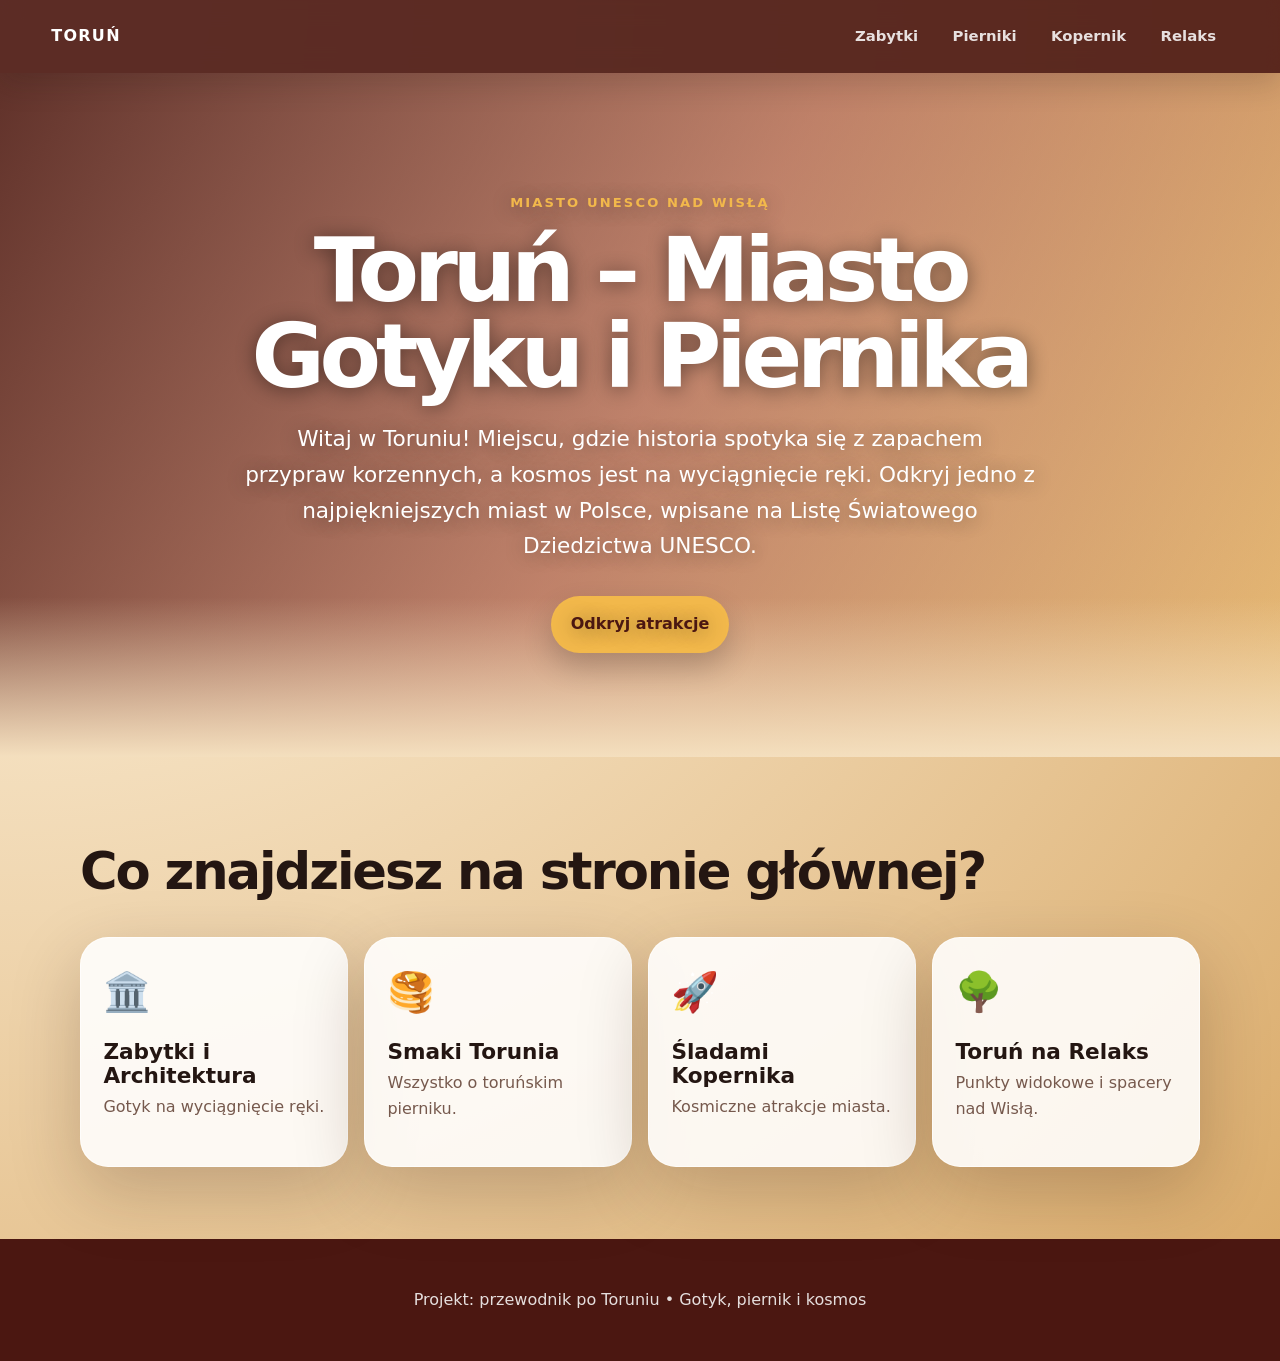
==== index.html @ aa286f04 "Add files via upload" ====
<!doctype html>
<html lang="pl">
<head>
  <meta charset="utf-8" />
  <meta name="viewport" content="width=device-width, initial-scale=1" />
  <title>Toruń – Miasto Gotyku i Piernika</title>
  <meta name="description" content="Krótki przewodnik po Toruniu: zabytki, pierniki, Kopernik, relaks i punkty widokowe." />
  <link rel="stylesheet" href="assets/style.css" />
</head>
<body>
  <header class="site-header">
    <a class="brand" href="index.html">Toruń</a>
    <nav aria-label="Główna nawigacja">
      <a href="pages/zabytki.html">Zabytki</a>
      <a href="pages/pierniki.html">Pierniki</a>
      <a href="pages/kopernik.html">Kopernik</a>
      <a href="pages/relaks.html">Relaks</a>
    </nav>
  </header>

  <main>
    <section class="hero">
      <div class="hero-overlay"></div>
      <div class="hero-content">
        <p class="eyebrow">Miasto UNESCO nad Wisłą</p>
        <h1>Toruń – Miasto Gotyku i Piernika</h1>
        <p>Witaj w Toruniu! Miejscu, gdzie historia spotyka się z zapachem przypraw korzennych, a kosmos jest na wyciągnięcie ręki. Odkryj jedno z najpiękniejszych miast w Polsce, wpisane na Listę Światowego Dziedzictwa UNESCO.</p>
        <a class="button" href="#odkryj">Odkryj atrakcje</a>
      </div>
    </section>

    <section id="odkryj" class="section intro">
      <h2>Co znajdziesz na stronie głównej?</h2>
      <div class="cards">
        <a class="card" href="pages/zabytki.html">
          <span>🏛️</span>
          <h3>Zabytki i Architektura</h3>
          <p>Gotyk na wyciągnięcie ręki.</p>
        </a>
        <a class="card" href="pages/pierniki.html">
          <span>🥞</span>
          <h3>Smaki Torunia</h3>
          <p>Wszystko o toruńskim pierniku.</p>
        </a>
        <a class="card" href="pages/kopernik.html">
          <span>🚀</span>
          <h3>Śladami Kopernika</h3>
          <p>Kosmiczne atrakcje miasta.</p>
        </a>
        <a class="card" href="pages/relaks.html">
          <span>🌳</span>
          <h3>Toruń na Relaks</h3>
          <p>Punkty widokowe i spacery nad Wisłą.</p>
        </a>
      </div>
    </section>
  </main>

  <footer>
    <p>Projekt: przewodnik po Toruniu • Gotyk, piernik i kosmos</p>
  </footer>
</body>
</html>
---- assets/style.css ----
:root {
  --brick: #8f2d1f;
  --brick-dark: #4b1711;
  --cream: #fff4df;
  --honey: #f2b84b;
  --ink: #241612;
  --muted: #76594d;
  --card: rgba(255, 255, 255, .88);
  --shadow: 0 24px 70px rgba(47, 18, 10, .22);
}

* { box-sizing: border-box; }
html { scroll-behavior: smooth; }
body {
  margin: 0;
  font-family: Inter, ui-sans-serif, system-ui, -apple-system, BlinkMacSystemFont, "Segoe UI", sans-serif;
  color: var(--ink);
  background: radial-gradient(circle at top left, #fff6e3, #f4dfbe 40%, #d8a764 100%);
  line-height: 1.65;
}

a { color: inherit; }
.site-header {
  position: sticky;
  top: 0;
  z-index: 10;
  display: flex;
  align-items: center;
  justify-content: space-between;
  gap: 1rem;
  padding: 1rem clamp(1rem, 4vw, 4rem);
  background: rgba(75, 23, 17, .9);
  color: white;
  backdrop-filter: blur(12px);
  box-shadow: 0 10px 30px rgba(36, 22, 18, .18);
}
.brand {
  font-weight: 900;
  letter-spacing: .08em;
  text-transform: uppercase;
  text-decoration: none;
}
nav { display: flex; flex-wrap: wrap; gap: .55rem; justify-content: flex-end; }
nav a {
  text-decoration: none;
  padding: .5rem .8rem;
  border-radius: 999px;
  color: rgba(255,255,255,.86);
  font-weight: 700;
  font-size: .93rem;
}
nav a:hover, nav a.active { background: rgba(255,255,255,.16); color: white; }

.hero {
  min-height: 76vh;
  position: relative;
  display: grid;
  place-items: center;
  padding: 6rem 1.2rem;
  overflow: hidden;
  background:
    linear-gradient(120deg, rgba(75, 23, 17, .88), rgba(143, 45, 31, .52), rgba(242, 184, 75, .3)),
    url('https://commons.wikimedia.org/wiki/Special:FilePath/Torun_panorama.jpg');
  background-size: cover;
  background-position: center;
}
.hero::after {
  content: "";
  position: absolute;
  inset: auto 0 0;
  height: 160px;
  background: linear-gradient(transparent, #f4dfbe);
}
.hero-content {
  position: relative;
  z-index: 1;
  max-width: 920px;
  color: white;
  text-align: center;
  text-shadow: 0 2px 20px rgba(0,0,0,.45);
}
.eyebrow {
  margin: 0 0 .8rem;
  color: var(--honey);
  text-transform: uppercase;
  letter-spacing: .16em;
  font-size: .82rem;
  font-weight: 900;
}
h1 {
  margin: 0;
  font-size: clamp(2.35rem, 7vw, 5.8rem);
  line-height: .96;
  letter-spacing: -.06em;
}
.hero p:not(.eyebrow) {
  max-width: 790px;
  margin: 1.4rem auto 0;
  font-size: clamp(1.05rem, 2vw, 1.35rem);
}
.button {
  display: inline-flex;
  margin-top: 2rem;
  padding: .95rem 1.25rem;
  border-radius: 999px;
  background: var(--honey);
  color: var(--brick-dark);
  text-decoration: none;
  font-weight: 900;
  box-shadow: 0 14px 30px rgba(0,0,0,.2);
}
.section {
  width: min(1120px, calc(100% - 2rem));
  margin: 0 auto;
  padding: 4.5rem 0;
}
.intro h2, .split h2 {
  margin: 0 0 1.5rem;
  font-size: clamp(2rem, 4vw, 3.2rem);
  letter-spacing: -.04em;
}
.cards {
  display: grid;
  grid-template-columns: repeat(4, minmax(0, 1fr));
  gap: 1rem;
}
.card {
  min-height: 230px;
  padding: 1.4rem;
  border-radius: 28px;
  background: var(--card);
  text-decoration: none;
  box-shadow: var(--shadow);
  border: 1px solid rgba(255,255,255,.65);
  transition: transform .2s ease, box-shadow .2s ease;
}
.card:hover { transform: translateY(-6px); box-shadow: 0 28px 80px rgba(47, 18, 10, .28); }
.card span { font-size: 2.4rem; }
.card h3 { margin: 1rem 0 .4rem; line-height: 1.1; font-size: 1.35rem; }
.card p { margin: 0; color: var(--muted); }

.subpage { min-height: 72vh; }
.page-hero {
  min-height: 360px;
  display: grid;
  align-content: end;
  padding: 5rem clamp(1rem, 7vw, 6rem) 3rem;
  color: white;
  background-size: cover;
  background-position: center;
  position: relative;
  isolation: isolate;
}
.page-hero::before {
  content: "";
  position: absolute;
  inset: 0;
  z-index: -1;
  background: linear-gradient(120deg, rgba(36,22,18,.86), rgba(143,45,31,.42));
}
.page-hero.monuments { background-image: linear-gradient(120deg, #4b1711, #b14c2d); }
.page-hero.gingerbread { background-image: linear-gradient(120deg, #5b2b13, #d68b31); }
.page-hero.space { background-image: radial-gradient(circle at top right, #f2b84b, #17324d 38%, #100d26); }
.page-hero.relax { background-image: linear-gradient(120deg, #173f2a, #75a85b); }
.page-hero h1 { max-width: 980px; }
.split {
  display: grid;
  grid-template-columns: 1.2fr .8fr;
  gap: 2rem;
  align-items: center;
}
.feature-list {
  list-style: none;
  padding: 0;
  margin: 1.5rem 0 0;
  display: grid;
  gap: 1rem;
}
.feature-list li {
  background: rgba(255,255,255,.72);
  border: 1px solid rgba(255,255,255,.8);
  border-radius: 22px;
  padding: 1rem 1.1rem;
  box-shadow: 0 12px 40px rgba(47,18,10,.12);
}
.lead {
  max-width: 850px;
  margin: 0 0 2rem;
  color: var(--muted);
  font-size: 1.08rem;
}
.place-grid {
  display: grid;
  grid-template-columns: repeat(3, minmax(0, 1fr));
  gap: 1.2rem;
}
.place-card {
  overflow: hidden;
  border-radius: 28px;
  background: rgba(255,255,255,.82);
  border: 1px solid rgba(255,255,255,.78);
  box-shadow: var(--shadow);
}
.place-card img,
.photo-placeholder {
  width: 100%;
  height: 230px;
  display: block;
  object-fit: cover;
  background: linear-gradient(135deg, #0b0b0b, #3b2a2a 55%, #090909);
}
.photo-placeholder {
  display: grid;
  place-items: center;
  color: white;
  font-size: 1.8rem;
  font-weight: 900;
  letter-spacing: -.03em;
  text-align: center;
  padding: 1rem;
}
.place-card div:not(.photo-placeholder) { padding: 1.2rem; }
.place-card h3 {
  margin: 0 0 .6rem;
  font-size: 1.35rem;
  line-height: 1.12;
}
.place-card p { margin: 0; color: var(--muted); }
.illustration {
  min-height: 320px;
  display: grid;
  place-items: center;
  border-radius: 36px;
  background: rgba(255,255,255,.64);
  box-shadow: var(--shadow);
  font-size: clamp(7rem, 16vw, 13rem);
}
footer {
  padding: 2rem 1rem;
  text-align: center;
  background: var(--brick-dark);
  color: rgba(255,255,255,.86);
}
footer a { color: white; font-weight: 800; }

@media (max-width: 860px) {
  .site-header { align-items: flex-start; flex-direction: column; }
  nav { justify-content: flex-start; }
  .cards, .split, .place-grid { grid-template-columns: 1fr; }
  .hero { min-height: 82vh; }
  .illustration { min-height: 220px; }
}
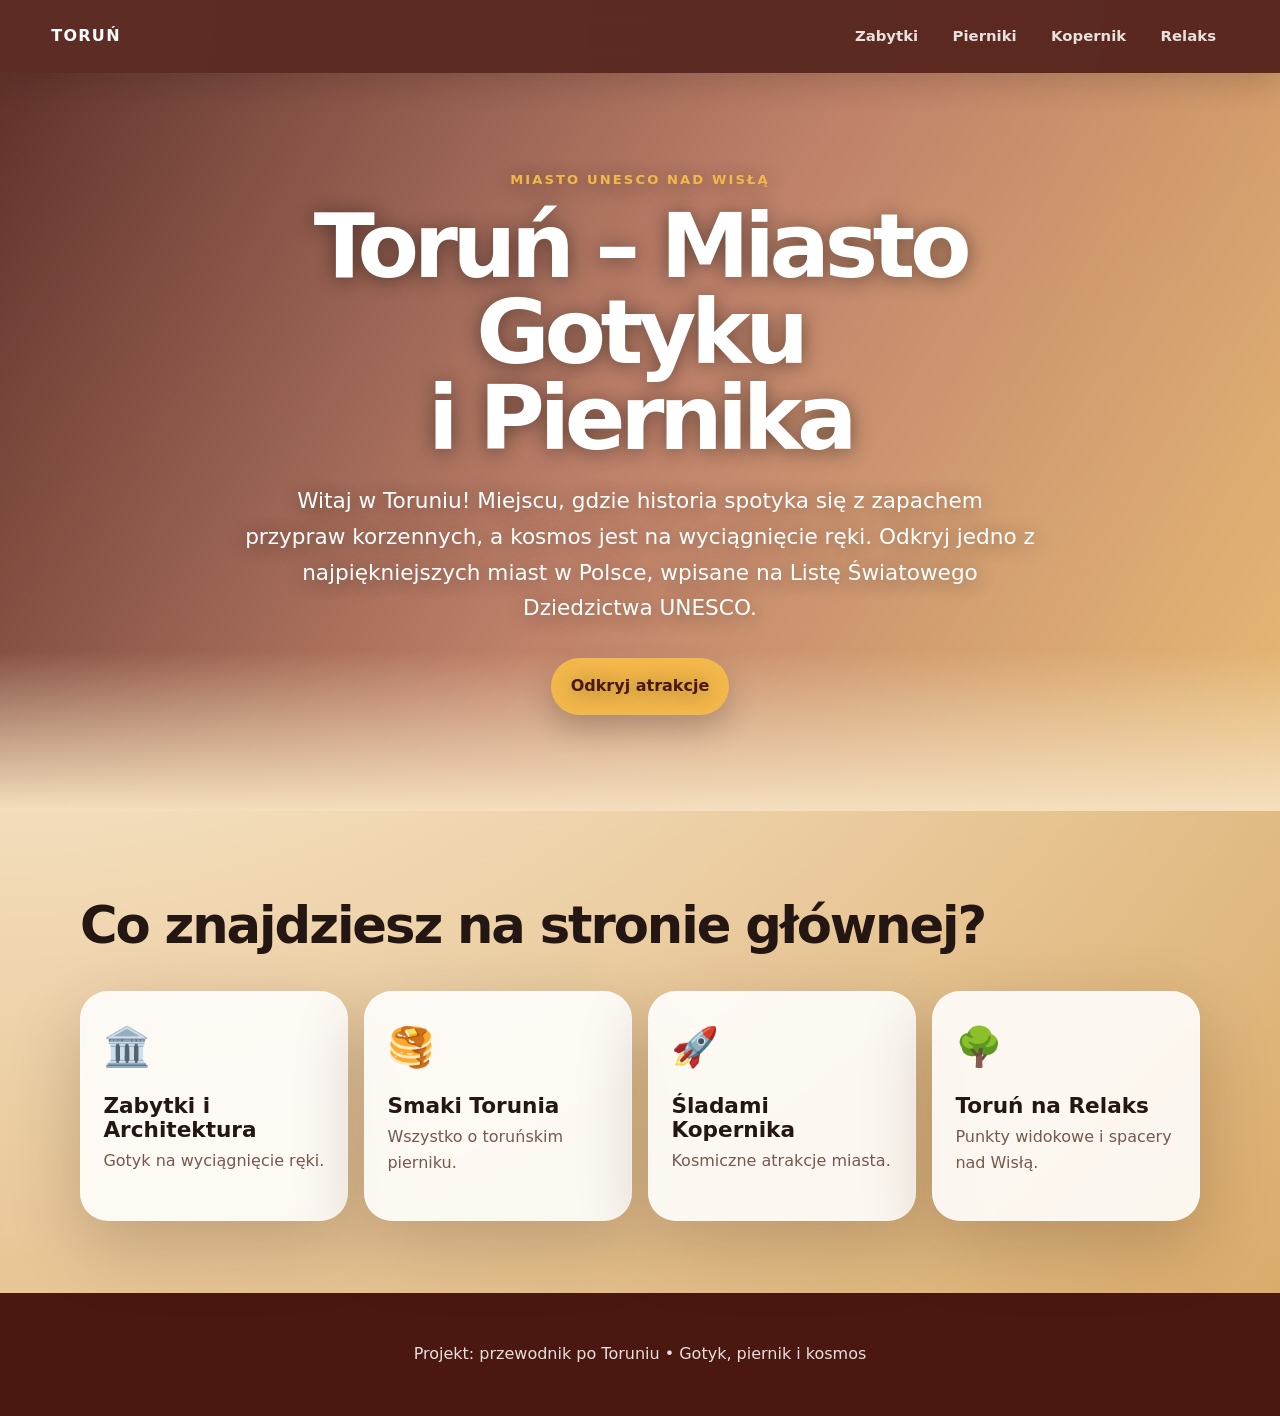
==== commit 844a1620: "Adjust hero title line break" ====
--- a/index.html
+++ b/index.html
@@ -23,7 +23,7 @@
       <div class="hero-overlay"></div>
       <div class="hero-content">
         <p class="eyebrow">Miasto UNESCO nad Wisłą</p>
-        <h1>Toruń – Miasto Gotyku i Piernika</h1>
+        <h1>Toruń – Miasto Gotyku<br>i Piernika</h1>
         <p>Witaj w Toruniu! Miejscu, gdzie historia spotyka się z zapachem przypraw korzennych, a kosmos jest na wyciągnięcie ręki. Odkryj jedno z najpiękniejszych miast w Polsce, wpisane na Listę Światowego Dziedzictwa UNESCO.</p>
         <a class="button" href="#odkryj">Odkryj atrakcje</a>
       </div>
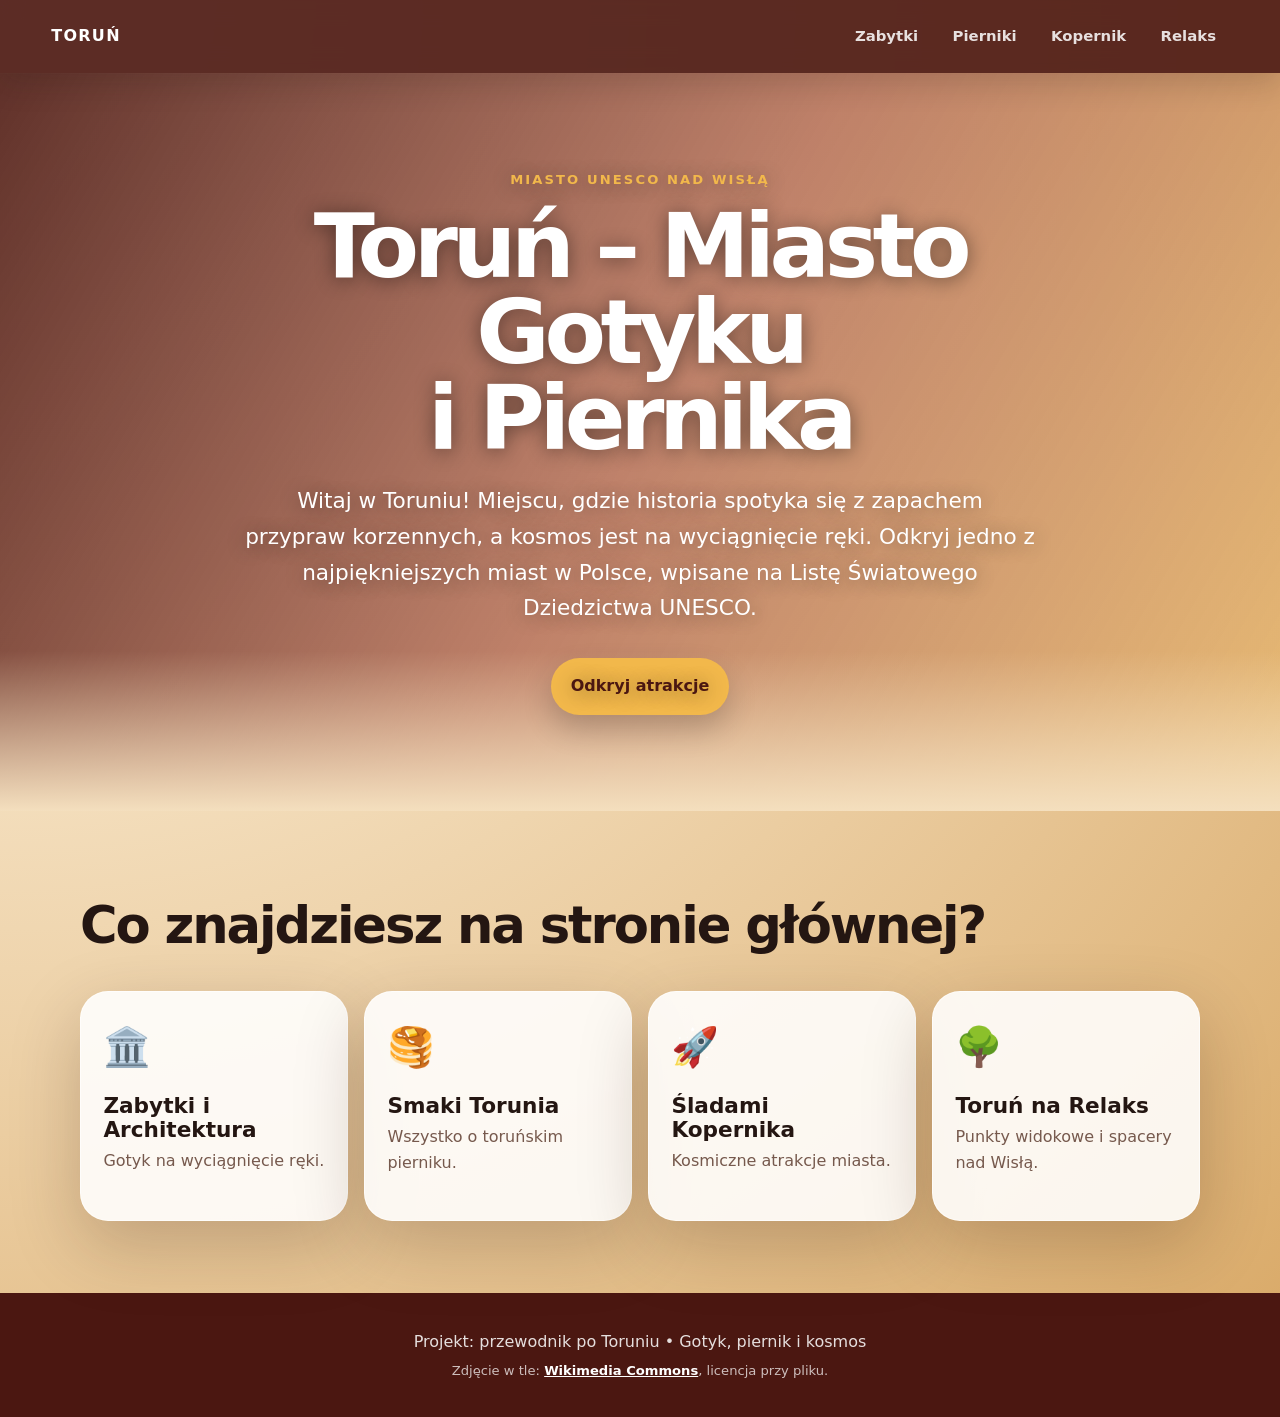
==== commit d65deb66: "Add Wikimedia image credits" ====
--- a/index.html
+++ b/index.html
@@ -58,6 +58,7 @@
 
   <footer>
     <p>Projekt: przewodnik po Toruniu • Gotyk, piernik i kosmos</p>
+    <p class="footer-credit">Zdjęcie w tle: <a href="https://commons.wikimedia.org/wiki/File:Torun_panorama.jpg">Wikimedia Commons</a>, licencja przy pliku.</p>
   </footer>
 </body>
 </html>
--- a/assets/style.css
+++ b/assets/style.css
@@ -209,6 +209,18 @@
   object-fit: cover;
   background: linear-gradient(135deg, #0b0b0b, #3b2a2a 55%, #090909);
 }
+.photo-credit {
+  margin: 0;
+  padding: .45rem .85rem;
+  background: rgba(255, 244, 223, .9);
+  color: var(--muted);
+  font-size: .78rem;
+  line-height: 1.35;
+}
+.photo-credit a,
+.footer-credit a {
+  font-weight: 800;
+}
 .photo-placeholder {
   display: grid;
   place-items: center;
@@ -240,6 +252,11 @@
   text-align: center;
   background: var(--brick-dark);
   color: rgba(255,255,255,.86);
+}
+footer p { margin: .25rem 0; }
+.footer-credit {
+  font-size: .82rem;
+  color: rgba(255,255,255,.72);
 }
 footer a { color: white; font-weight: 800; }
 
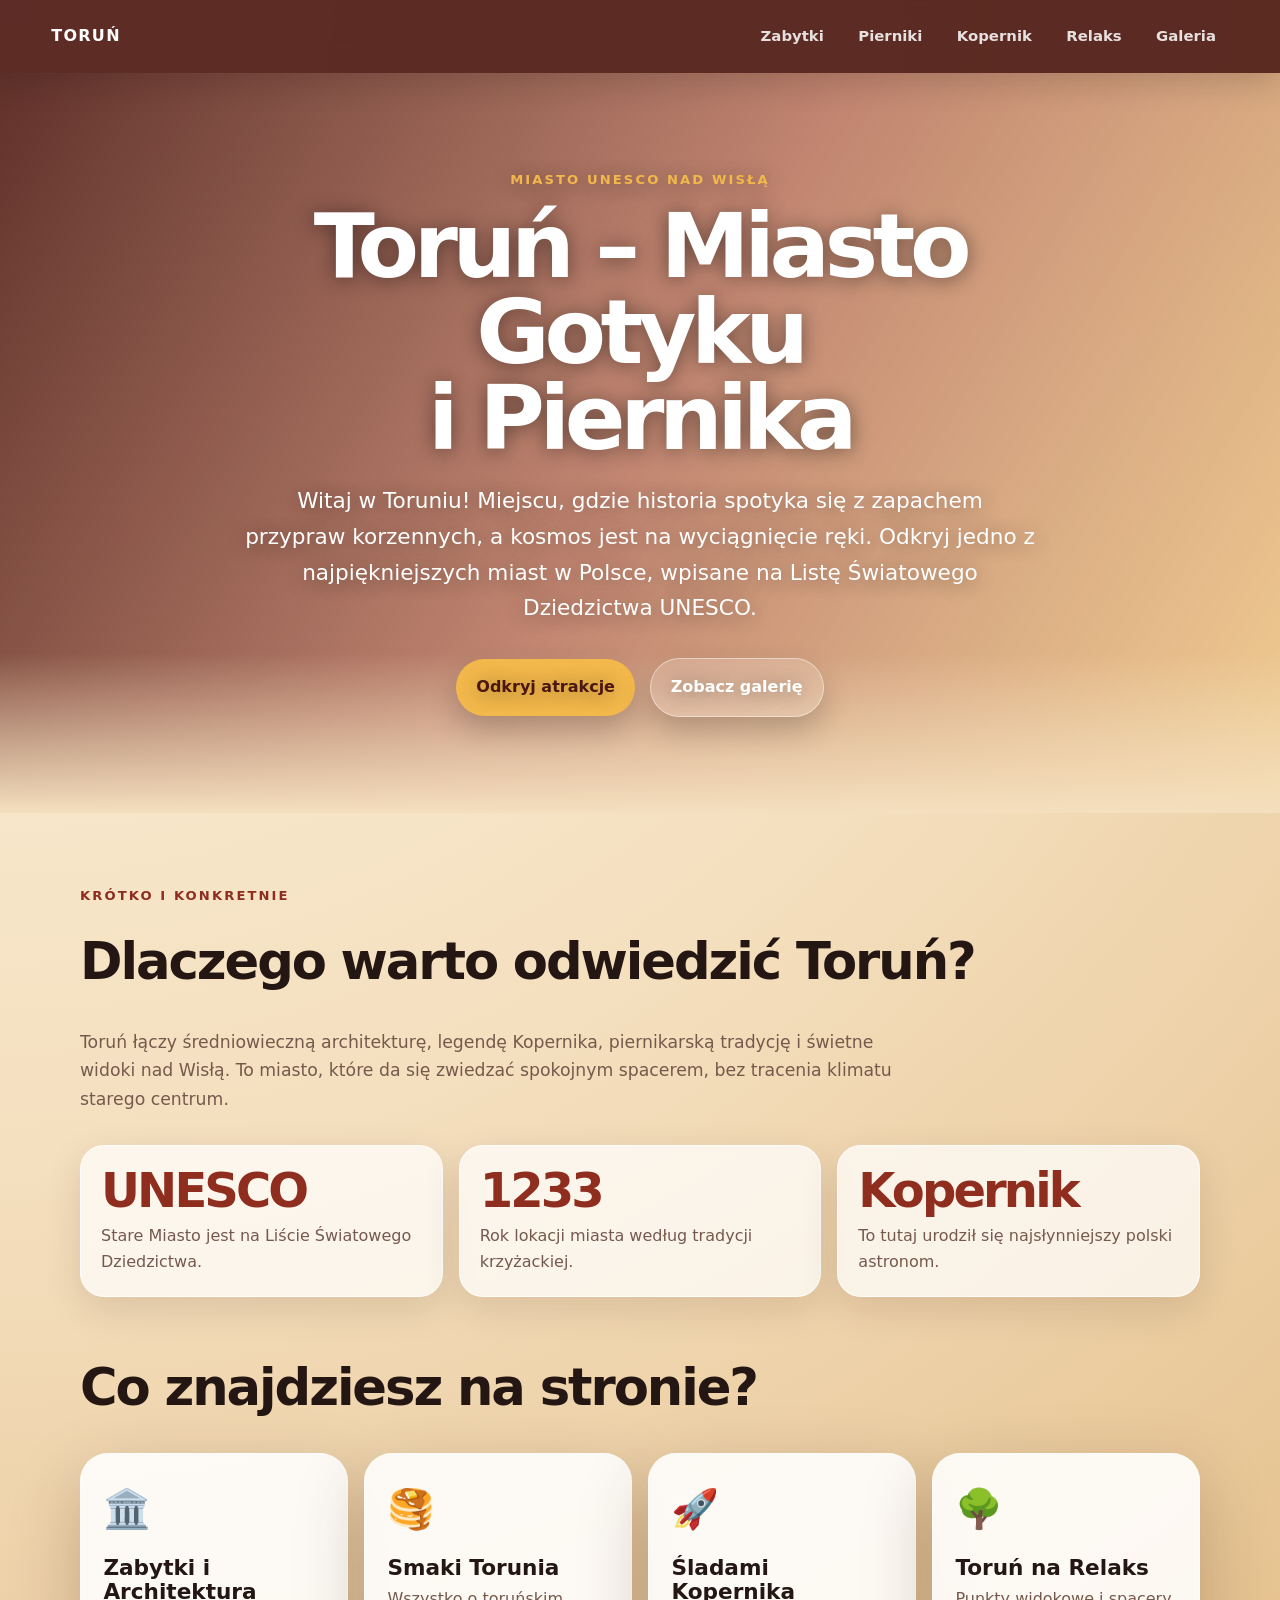
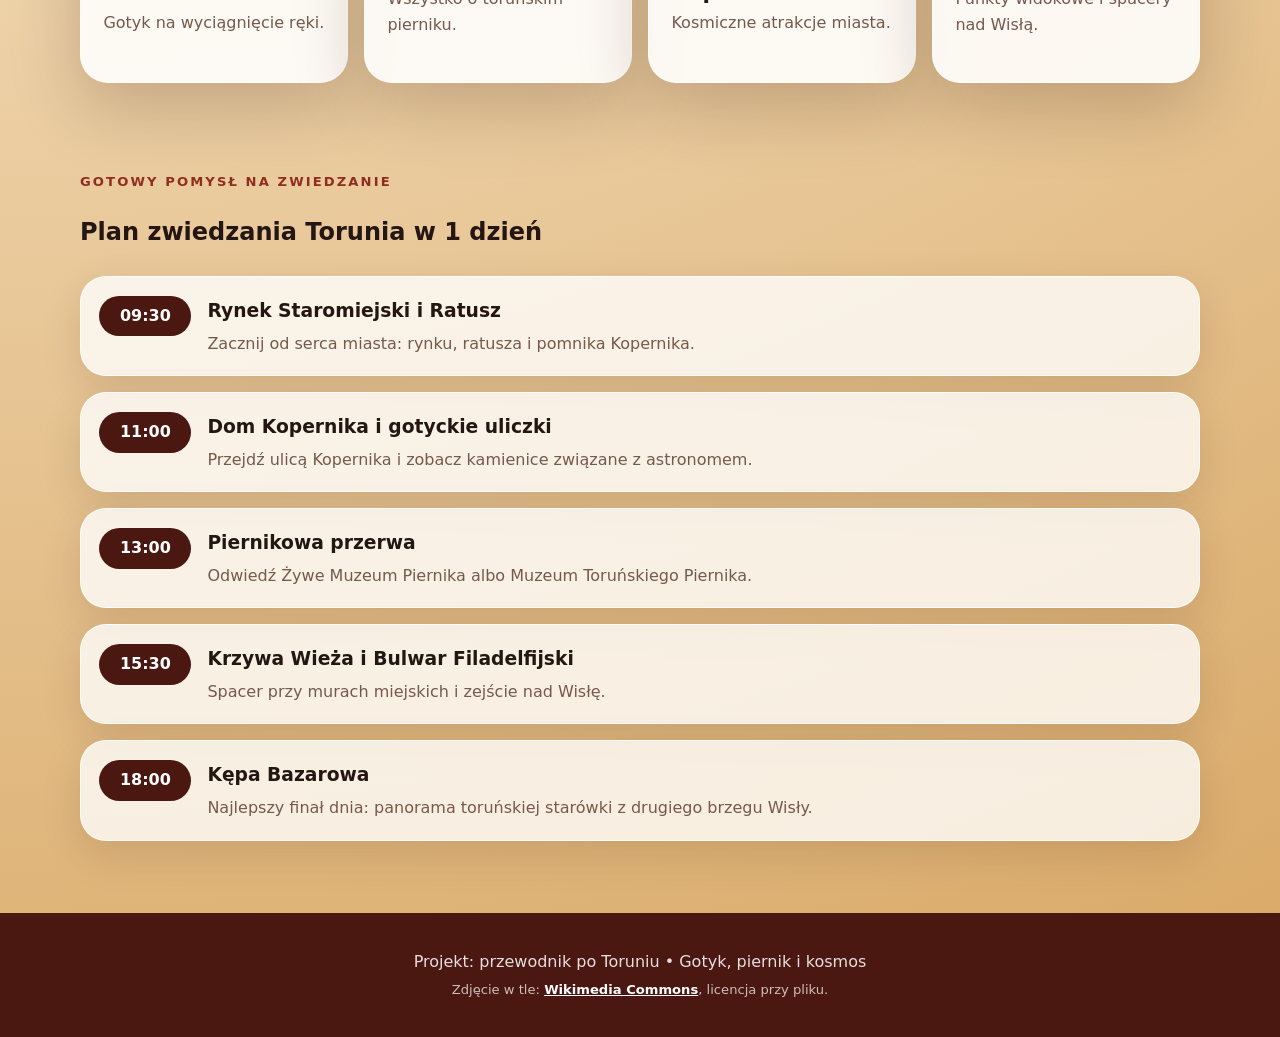
==== commit 0ab42a26: "Ulepsz przewodnik po Toruniu" ====
--- a/index.html
+++ b/index.html
@@ -15,6 +15,7 @@
       <a href="pages/pierniki.html">Pierniki</a>
       <a href="pages/kopernik.html">Kopernik</a>
       <a href="pages/relaks.html">Relaks</a>
+      <a href="gallery.html">Galeria</a>
     </nav>
   </header>
 
@@ -26,11 +27,22 @@
         <h1>Toruń – Miasto Gotyku<br>i Piernika</h1>
         <p>Witaj w Toruniu! Miejscu, gdzie historia spotyka się z zapachem przypraw korzennych, a kosmos jest na wyciągnięcie ręki. Odkryj jedno z najpiękniejszych miast w Polsce, wpisane na Listę Światowego Dziedzictwa UNESCO.</p>
         <a class="button" href="#odkryj">Odkryj atrakcje</a>
+        <a class="button ghost-button" href="gallery.html">Zobacz galerię</a>
       </div>
     </section>
 
     <section id="odkryj" class="section intro">
-      <h2>Co znajdziesz na stronie głównej?</h2>
+      <p class="eyebrow dark-eyebrow">Krótko i konkretnie</p>
+      <h2>Dlaczego warto odwiedzić Toruń?</h2>
+      <p class="lead">Toruń łączy średniowieczną architekturę, legendę Kopernika, piernikarską tradycję i świetne widoki nad Wisłą. To miasto, które da się zwiedzać spokojnym spacerem, bez tracenia klimatu starego centrum.</p>
+
+      <div class="facts" aria-label="Szybkie fakty o Toruniu">
+        <article><strong>UNESCO</strong><span>Stare Miasto jest na Liście Światowego Dziedzictwa.</span></article>
+        <article><strong>1233</strong><span>Rok lokacji miasta według tradycji krzyżackiej.</span></article>
+        <article><strong>Kopernik</strong><span>To tutaj urodził się najsłynniejszy polski astronom.</span></article>
+      </div>
+
+      <h2>Co znajdziesz na stronie?</h2>
       <div class="cards">
         <a class="card" href="pages/zabytki.html">
           <span>🏛️</span>
@@ -54,6 +66,33 @@
         </a>
       </div>
     </section>
+
+    <section class="section itinerary" id="plan">
+      <p class="eyebrow dark-eyebrow">Gotowy pomysł na zwiedzanie</p>
+      <h2>Plan zwiedzania Torunia w 1 dzień</h2>
+      <div class="timeline">
+        <article>
+          <span>09:30</span>
+          <div><h3>Rynek Staromiejski i Ratusz</h3><p>Zacznij od serca miasta: rynku, ratusza i pomnika Kopernika.</p></div>
+        </article>
+        <article>
+          <span>11:00</span>
+          <div><h3>Dom Kopernika i gotyckie uliczki</h3><p>Przejdź ulicą Kopernika i zobacz kamienice związane z astronomem.</p></div>
+        </article>
+        <article>
+          <span>13:00</span>
+          <div><h3>Piernikowa przerwa</h3><p>Odwiedź Żywe Muzeum Piernika albo Muzeum Toruńskiego Piernika.</p></div>
+        </article>
+        <article>
+          <span>15:30</span>
+          <div><h3>Krzywa Wieża i Bulwar Filadelfijski</h3><p>Spacer przy murach miejskich i zejście nad Wisłę.</p></div>
+        </article>
+        <article>
+          <span>18:00</span>
+          <div><h3>Kępa Bazarowa</h3><p>Najlepszy finał dnia: panorama toruńskiej starówki z drugiego brzegu Wisły.</p></div>
+        </article>
+      </div>
+    </section>
   </main>
 
   <footer>
--- a/assets/style.css
+++ b/assets/style.css
@@ -100,6 +100,9 @@
 }
 .button {
   display: inline-flex;
+  align-items: center;
+  justify-content: center;
+  gap: .35rem;
   margin-top: 2rem;
   padding: .95rem 1.25rem;
   border-radius: 999px;
@@ -109,6 +112,14 @@
   font-weight: 900;
   box-shadow: 0 14px 30px rgba(0,0,0,.2);
 }
+.ghost-button {
+  margin-left: .6rem;
+  background: rgba(255,255,255,.16);
+  color: white;
+  border: 1px solid rgba(255,255,255,.45);
+  backdrop-filter: blur(8px);
+}
+.dark-eyebrow { color: var(--brick); }
 .section {
   width: min(1120px, calc(100% - 2rem));
   margin: 0 auto;
@@ -138,6 +149,59 @@
 .card span { font-size: 2.4rem; }
 .card h3 { margin: 1rem 0 .4rem; line-height: 1.1; font-size: 1.35rem; }
 .card p { margin: 0; color: var(--muted); }
+.facts {
+  display: grid;
+  grid-template-columns: repeat(3, minmax(0, 1fr));
+  gap: 1rem;
+  margin: 2rem 0 3rem;
+}
+.facts article {
+  padding: 1.25rem;
+  border-radius: 24px;
+  background: rgba(255,255,255,.72);
+  border: 1px solid rgba(255,255,255,.78);
+  box-shadow: 0 12px 38px rgba(47,18,10,.12);
+}
+.facts strong {
+  display: block;
+  color: var(--brick);
+  font-size: clamp(1.8rem, 4vw, 3rem);
+  line-height: 1;
+  letter-spacing: -.06em;
+}
+.facts span {
+  display: block;
+  margin-top: .55rem;
+  color: var(--muted);
+}
+.itinerary { padding-top: 1rem; }
+.timeline {
+  display: grid;
+  gap: 1rem;
+  margin-top: 1.5rem;
+}
+.timeline article {
+  display: grid;
+  grid-template-columns: 92px 1fr;
+  gap: 1rem;
+  align-items: start;
+  padding: 1.15rem;
+  border-radius: 26px;
+  background: rgba(255,255,255,.78);
+  border: 1px solid rgba(255,255,255,.82);
+  box-shadow: 0 14px 42px rgba(47,18,10,.12);
+}
+.timeline span {
+  display: inline-flex;
+  justify-content: center;
+  padding: .45rem .65rem;
+  border-radius: 999px;
+  background: var(--brick-dark);
+  color: white;
+  font-weight: 900;
+}
+.timeline h3 { margin: 0 0 .25rem; }
+.timeline p { margin: 0; color: var(--muted); }
 
 .subpage { min-height: 72vh; }
 .page-hero {
@@ -209,6 +273,18 @@
   object-fit: cover;
   background: linear-gradient(135deg, #0b0b0b, #3b2a2a 55%, #090909);
 }
+.photo-link {
+  display: block;
+  overflow: hidden;
+  text-decoration: none;
+}
+.photo-link img {
+  transition: transform .25s ease, filter .25s ease;
+}
+.photo-link:hover img {
+  transform: scale(1.04);
+  filter: saturate(1.08);
+}
 .photo-credit {
   margin: 0;
   padding: .45rem .85rem;
@@ -238,6 +314,18 @@
   line-height: 1.12;
 }
 .place-card p { margin: 0; color: var(--muted); }
+.map-link {
+  display: inline-flex;
+  margin-top: 1rem;
+  padding: .62rem .9rem;
+  border-radius: 999px;
+  background: var(--brick);
+  color: white;
+  text-decoration: none;
+  font-size: .9rem;
+  font-weight: 900;
+}
+.map-link:hover { background: var(--brick-dark); }
 .illustration {
   min-height: 320px;
   display: grid;
@@ -247,6 +335,49 @@
   box-shadow: var(--shadow);
   font-size: clamp(7rem, 16vw, 13rem);
 }
+.gallery-page .gallery-intro {
+  padding-bottom: 2rem;
+}
+.secondary-button {
+  background: var(--brick-dark);
+  color: white;
+}
+.gallery-section {
+  padding-top: 0;
+}
+.gallery-grid {
+  display: grid;
+  grid-template-columns: repeat(3, minmax(0, 1fr));
+  gap: 1rem;
+}
+.gallery-card {
+  overflow: hidden;
+  border-radius: 28px;
+  background: rgba(255,255,255,.86);
+  border: 1px solid rgba(255,255,255,.78);
+  box-shadow: var(--shadow);
+}
+.gallery-card img {
+  width: 100%;
+  height: 320px;
+  display: block;
+  object-fit: cover;
+}
+.gallery-card div {
+  padding: 1rem 1.1rem 1.2rem;
+}
+.gallery-card h2 {
+  margin: 0 0 .35rem;
+  font-size: 1.2rem;
+  line-height: 1.15;
+}
+.gallery-card p {
+  margin: 0 0 .65rem;
+  color: var(--muted);
+}
+.gallery-card a {
+  font-weight: 800;
+}
 footer {
   padding: 2rem 1rem;
   text-align: center;
@@ -261,9 +392,30 @@
 footer a { color: white; font-weight: 800; }
 
 @media (max-width: 860px) {
-  .site-header { align-items: flex-start; flex-direction: column; }
-  nav { justify-content: flex-start; }
-  .cards, .split, .place-grid { grid-template-columns: 1fr; }
+  .site-header {
+    align-items: stretch;
+    flex-direction: column;
+    gap: .75rem;
+    padding: .85rem 1rem;
+  }
+  nav {
+    flex-wrap: nowrap;
+    justify-content: flex-start;
+    overflow-x: auto;
+    padding-bottom: .2rem;
+    scrollbar-width: thin;
+  }
+  nav a {
+    flex: 0 0 auto;
+    padding: .48rem .72rem;
+    font-size: .88rem;
+    background: rgba(255,255,255,.08);
+  }
+  .cards, .split, .place-grid, .gallery-grid, .facts { grid-template-columns: 1fr; }
   .hero { min-height: 82vh; }
+  .ghost-button { margin-left: 0; }
+  .timeline article { grid-template-columns: 1fr; }
+  .timeline span { width: max-content; }
   .illustration { min-height: 220px; }
-}
+  .gallery-card img { height: 260px; }
+}
